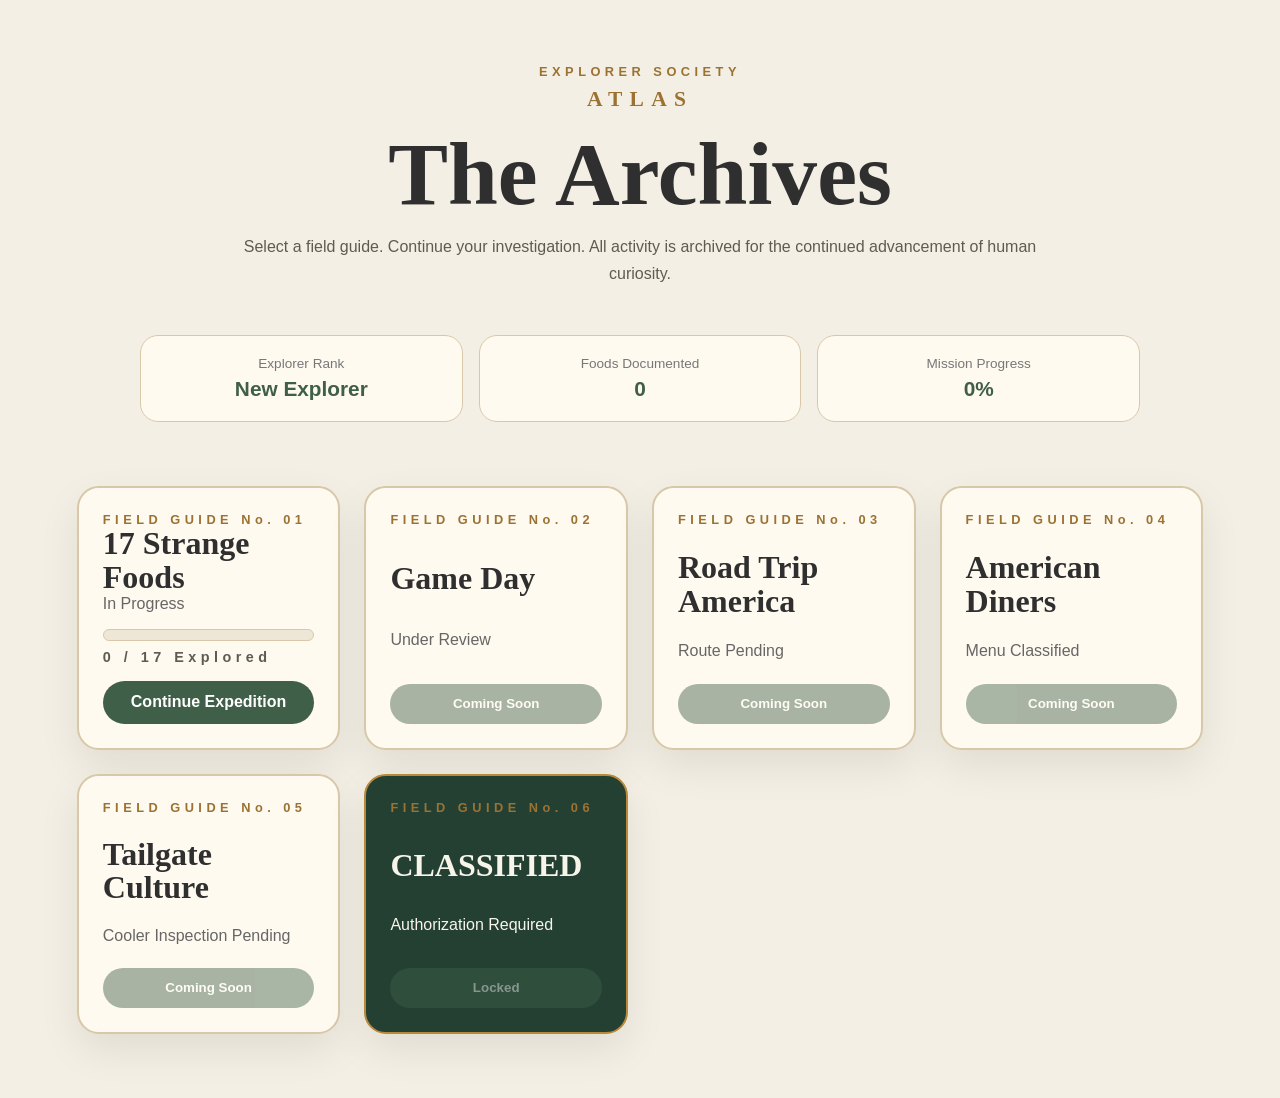
==== headquarters.html @ ad1c52a9 "feat: add dynamic explorer profile module" ====
<!DOCTYPE html>
<html lang="en">
<head>
<meta charset="UTF-8">
<meta name="viewport" content="width=device-width,initial-scale=1">

<title>Atlas Headquarters</title>

<link rel="stylesheet" href="css/reset.css">
<link rel="stylesheet" href="css/variables.css">
<link rel="stylesheet" href="css/design-tokens.css">
<link rel="stylesheet" href="css/utilities.css">
<link rel="stylesheet" href="css/typography.css">

<link rel="stylesheet" href="components/headquarters/headquarters.css">
</head>

<body>

<main class="hq">

    <section class="hq__hero">

        <p class="hq__label">EXPLORER SOCIETY</p>

        <h1>
            <span>ATLAS</span>
            The Archives
        </h1>

        <p class="hq__intro">
            Select a field guide. Continue your investigation.
            All activity is archived for the continued advancement of human curiosity.
        </p>

    </section>

    <section class="hq__status">

        <div>
            <span>Explorer Rank</span>
            <strong id="hq-profile-rank">New Explorer</strong>
        </div>

        <div>
            <span>Foods Documented</span>
            <strong id="hq-profile-foods">0</strong>
        </div>

        <div>
            <span>Mission Progress</span>
            <strong id="hq-profile-percent">0%</strong>
        </div>

    </section>

    <section class="hq__library">

        <article class="guide guide--active">
            <p>FIELD GUIDE No. 01</p>
            <h2>17 Strange Foods</h2>
            <span id="guide-001-status">Available</span>

            <div class="guide__progress">
                <div class="guide__progress-bar">
                    <div
                        class="guide__progress-fill"
                        id="guide-001-progress-fill">
                    </div>
                </div>

                <p id="guide-001-progress-text">
                    0 / 17 Explored
                </p>
            </div>

            <a href="index.html">Continue Expedition</a>
        </article>

        <article class="guide guide--coming">
            <p>FIELD GUIDE No. 02</p>
            <h2>Game Day</h2>
            <span>Under Review</span>
            <button disabled>Coming Soon</button>
        </article>

        <article class="guide guide--coming">
            <p>FIELD GUIDE No. 03</p>
            <h2>Road Trip America</h2>
            <span>Route Pending</span>
            <button disabled>Coming Soon</button>
        </article>

        <article class="guide guide--coming">
            <p>FIELD GUIDE No. 04</p>
            <h2>American Diners</h2>
            <span>Menu Classified</span>
            <button disabled>Coming Soon</button>
        </article>

        <article class="guide guide--coming">
            <p>FIELD GUIDE No. 05</p>
            <h2>Tailgate Culture</h2>
            <span>Cooler Inspection Pending</span>
            <button disabled>Coming Soon</button>
        </article>

        <article class="guide guide--classified">
            <p>FIELD GUIDE No. 06</p>
            <h2>CLASSIFIED</h2>
            <span>Authorization Required</span>
            <button disabled>Locked</button>
        </article>

    </section>

</main>

<script src="js/headquarters/profile.js"></script>
<script src="js/headquarters/headquarters.js"></script>

</body>
</html>
---- css/variables.css ----
:root{
--paper:#F7F3E8;--ocean:#2C6171;--adventure:#D67C36;--passport:#A7423F;
--forest:#647A4D;--gold:#D6AE45;--ink:#2F2F2F;
--radius:18px;--shadow:0 8px 24px rgba(0,0,0,.08);
}
---- css/design-tokens.css ----
/*
=========================================================
Explorer Brand Kit
Design Tokens
Version: 0.2.0 "Atlas"
=========================================================
*/

:root{

    /* ---------- Colors ---------- */

    --color-parchment:#F6F0E3;
    --color-paper:#FFFDF8;

    --color-ink:#2C2A28;
    --color-muted:#6D675F;

    --color-forest:#445548;
    --color-ocean:#4D667F;
    --color-burgundy:#7A3D3A;
    --color-brass:#B48A52;

    /* ---------- Typography ---------- */

    --font-display:"Cormorant Garamond", serif;
    --font-body:"Inter", sans-serif;

    /* ---------- Spacing ---------- */

    --space-xs:.25rem;
    --space-sm:.5rem;
    --space-md:1rem;
    --space-lg:2rem;
    --space-xl:4rem;

    /* ---------- Radius ---------- */

    --radius-sm:8px;
    --radius-md:14px;
    --radius-lg:24px;

    /* ---------- Shadows ---------- */

    --shadow-soft:
        0 12px 30px rgba(0,0,0,.08);

}
---- css/utilities.css ----
/*
=========================================================
Explorer Utilities
=========================================================
*/

.reading-width{

    max-width:65ch;

}

.text-center{

    text-align:center;

}

.paper{

    background:var(--color-paper);

}

.parchment{

    background:var(--color-parchment);

}

.shadow{

    box-shadow:var(--shadow-soft);

}

.rounded{

    border-radius:var(--radius-lg);

}
---- css/typography.css ----
body{font-family:Inter,Arial,sans-serif;background:var(--paper);color:var(--ink)}
h1,h2{font-family:Georgia,'Times New Roman',serif}
h1{font-size:3rem}h2{font-size:1.5rem}.eyebrow{text-transform:uppercase;letter-spacing:.2em}
---- components/headquarters/headquarters.css ----
.hq{
    min-height:100vh;
    padding:4rem 6vw;
    background:#f4efe4;
}

.hq__hero{
    text-align:center;
    max-width:850px;
    margin:0 auto 3rem;
}

.hq__label,
.guide p{
    letter-spacing:.28rem;
    color:#9b7232;
    font-size:.8rem;
    font-weight:700;
}

.hq h1{
    font-size:clamp(3rem,7vw,6rem);
    margin:.5rem 0;
}

.hq h1 span{
    display:block;
    font-size:.24em;
    letter-spacing:.45rem;
    text-transform:uppercase;
    color:#9b7232;
    font-weight:700;
    margin-bottom:.6rem;
}

.hq__intro{
    color:#5f5b52;
    line-height:1.7;
}

.hq__status{
    display:grid;
    grid-template-columns:repeat(3,1fr);
    gap:1rem;
    max-width:1000px;
    margin:0 auto 4rem;
}

.hq__status div{
    background:#fffaf0;
    border:1px solid #d8c8a8;
    border-radius:18px;
    padding:1.25rem;
    text-align:center;
}

.hq__status span{
    display:block;
    color:#777;
    font-size:.85rem;
}

.hq__status strong{
    display:block;
    margin-top:.4rem;
    font-size:1.3rem;
    color:#405f49;
}

.hq__library{
    max-width:1200px;
    margin:0 auto;
    display:grid;
    grid-template-columns:repeat(auto-fit,minmax(260px,1fr));
    gap:1.5rem;
}

.guide{
    min-height:260px;
    background:#fffaf0;
    border:2px solid #d8c8a8;
    border-radius:22px;
    padding:1.5rem;
    display:flex;
    flex-direction:column;
    justify-content:space-between;
    box-shadow:0 16px 40px rgba(0,0,0,.08);
    transition:.3s ease;
}

.guide:hover{
    transform:translateY(-8px) rotate(-1deg);
}

.guide h2{
    font-size:2rem;
    line-height:1.05;
}

.guide span{
    color:#666;
}

.guide a,
.guide button{
    border:none;
    border-radius:999px;
    padding:.8rem 1rem;
    background:#405f49;
    color:white;
    font-weight:700;
    text-decoration:none;
    text-align:center;
}

.guide button{
    opacity:.45;
}

.guide--classified{
    background:#234033;
    color:#f8f4ea;
    border-color:#b8893b;
}

.guide--classified h2,
.guide--classified span{
    color:#f8f4ea;
}

@media(max-width:700px){
    .hq__status{
        grid-template-columns:1fr;
    }

    .hq{
        padding:3rem 1rem;
    }
}

.guide__progress{
    margin:1rem 0;
}

.guide__progress-bar{
    height:12px;
    background:#eee7d8;
    border-radius:999px;
    overflow:hidden;
    border:1px solid #d8c8a8;
}

.guide__progress-fill{
    width:0%;
    height:100%;
    background:#405f49;
    transition:width .45s ease;
}

.guide__progress p{
    margin-top:.5rem;
    color:#5f5b52;
    font-weight:700;
    font-size:.9rem;
}
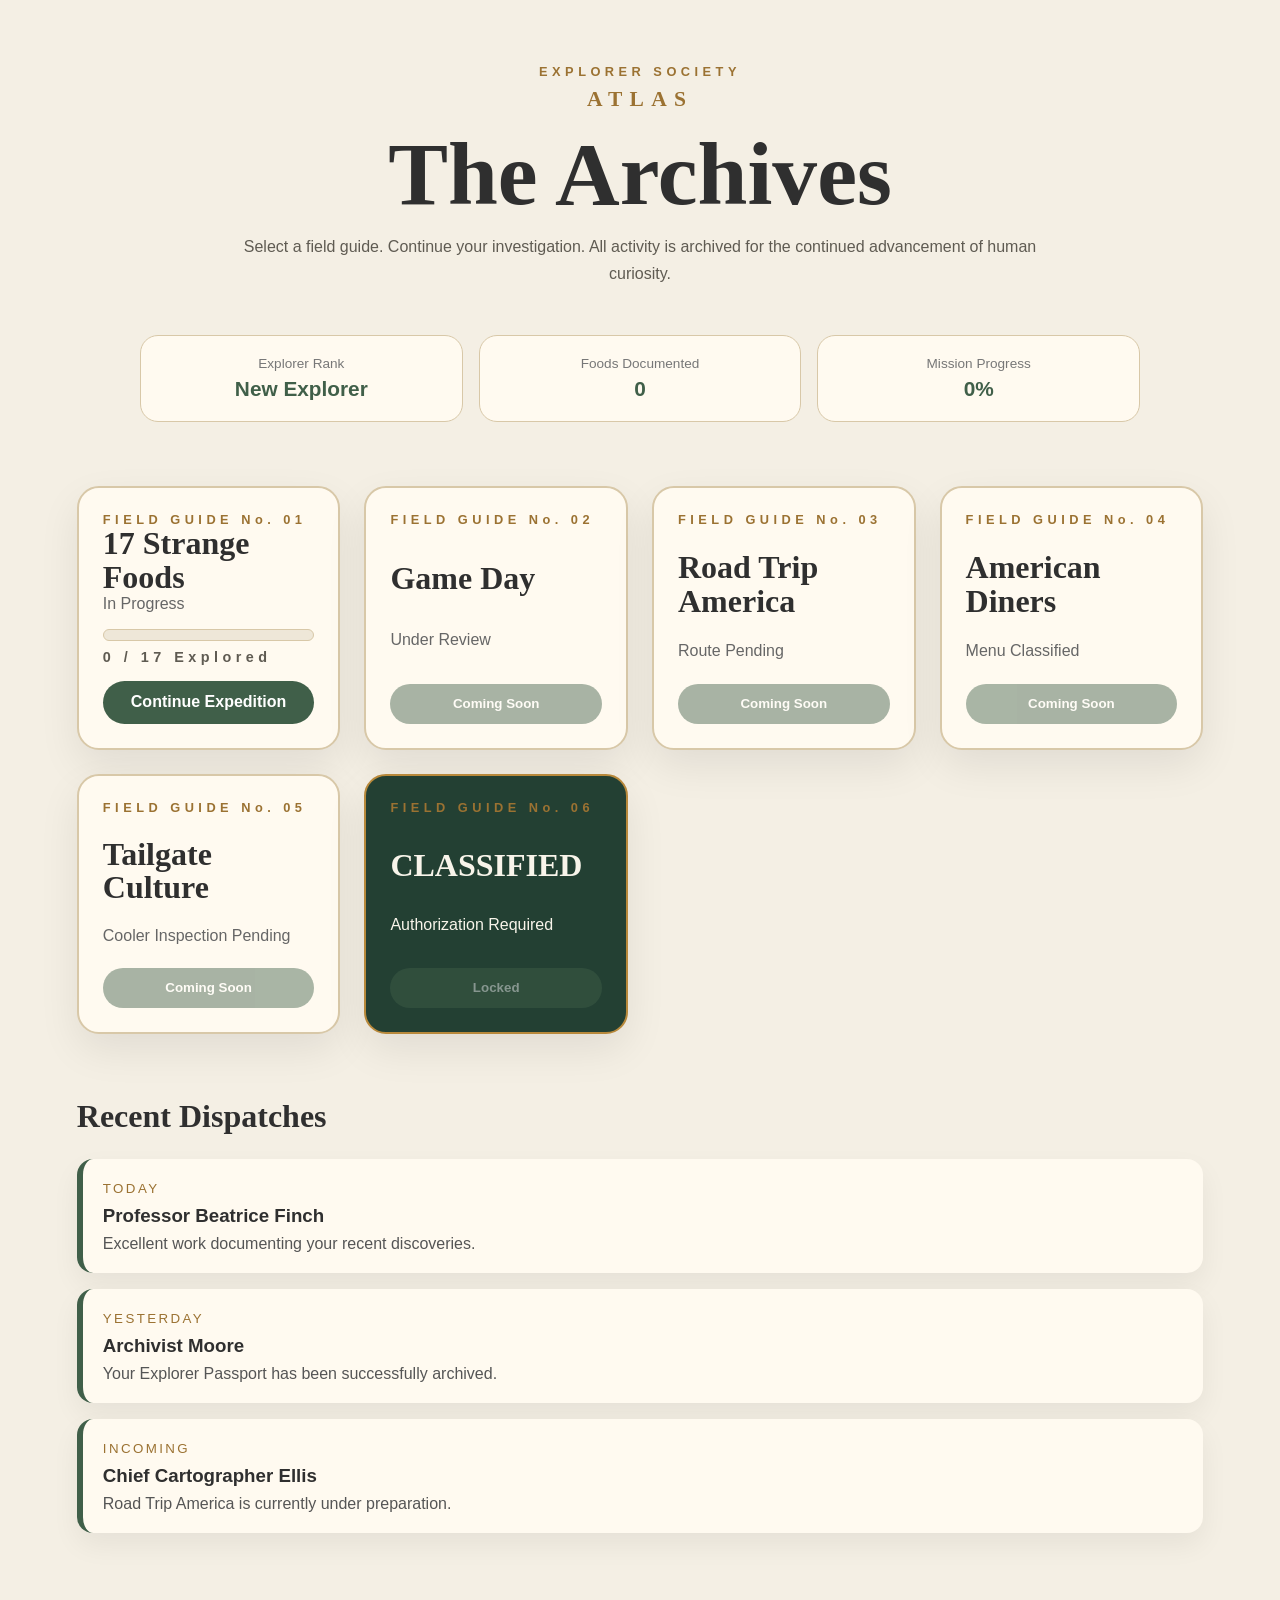
==== commit 1a2d2362: "feat: polish active guide progress display" ====
--- a/headquarters.html
+++ b/headquarters.html
@@ -13,6 +13,7 @@
 <link rel="stylesheet" href="css/typography.css">
 
 <link rel="stylesheet" href="components/headquarters/headquarters.css">
+<link rel="stylesheet" href="components/dispatch-board/dispatch-board.css">
 </head>
 
 <body>
@@ -114,9 +115,22 @@
 
     </section>
 
+     <section class="dispatch-board">
+
+    <h2>Recent Dispatches</h2>
+
+    <div
+        id="dispatch-board-list"
+        class="dispatch-list">
+
+    </div>
+
+</section>
+
 </main>
 
 <script src="js/headquarters/profile.js"></script>
+<script src="js/headquarters/dispatch-board.js"></script>
 <script src="js/headquarters/headquarters.js"></script>
 
 </body>
--- a/components/dispatch-board/dispatch-board.css
+++ b/components/dispatch-board/dispatch-board.css
@@ -0,0 +1,52 @@
+.dispatch-board{
+
+    max-width:1200px;
+    margin:4rem auto;
+
+}
+
+.dispatch-board h2{
+
+    font-size:2rem;
+    margin-bottom:1.5rem;
+
+}
+
+.dispatch-list{
+
+    display:grid;
+    gap:1rem;
+
+}
+
+.dispatch-item{
+
+    background:#fffaf0;
+    border-left:6px solid #405f49;
+    border-radius:16px;
+
+    padding:1.25rem;
+
+    box-shadow:0 12px 28px rgba(0,0,0,.06);
+
+}
+
+.dispatch-item small{
+
+    color:#9b7232;
+    letter-spacing:.15rem;
+    text-transform:uppercase;
+
+}
+
+.dispatch-item h3{
+
+    margin:.5rem 0;
+
+}
+
+.dispatch-item p{
+
+    color:#555;
+
+}
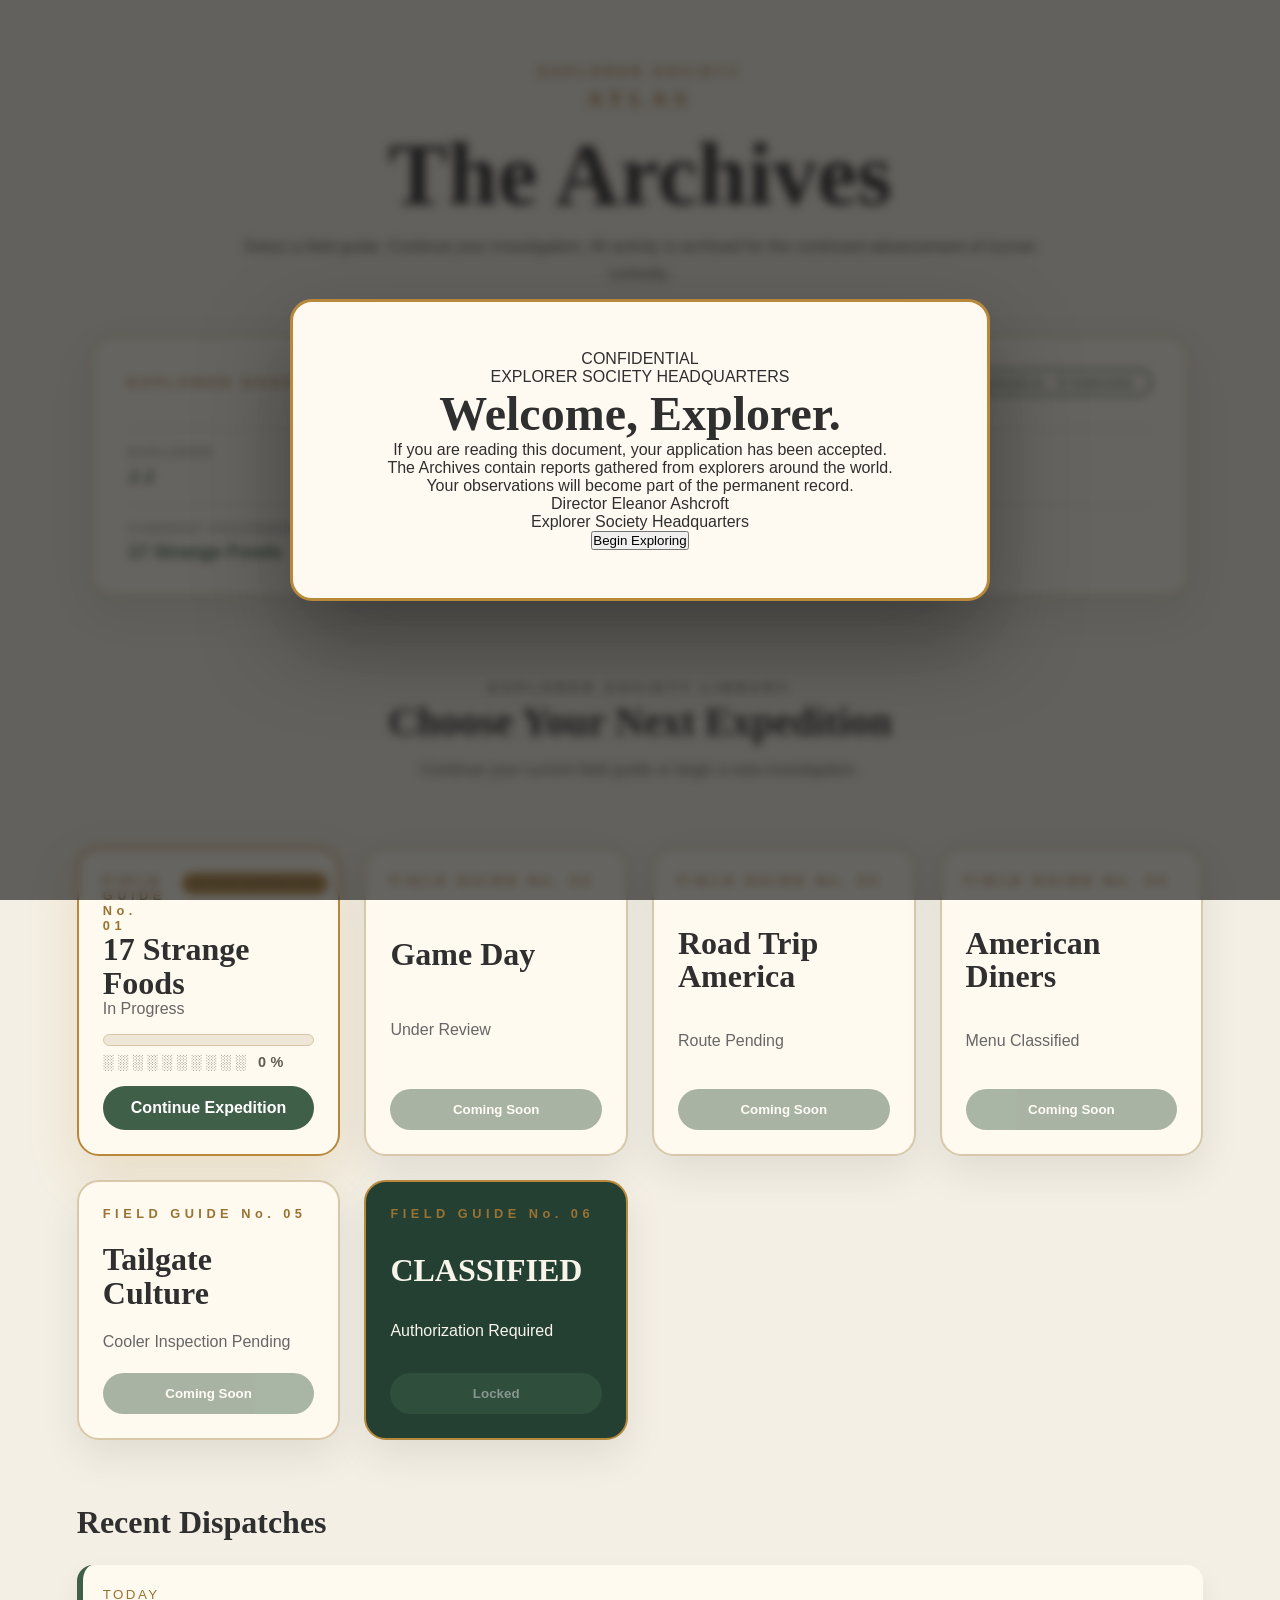
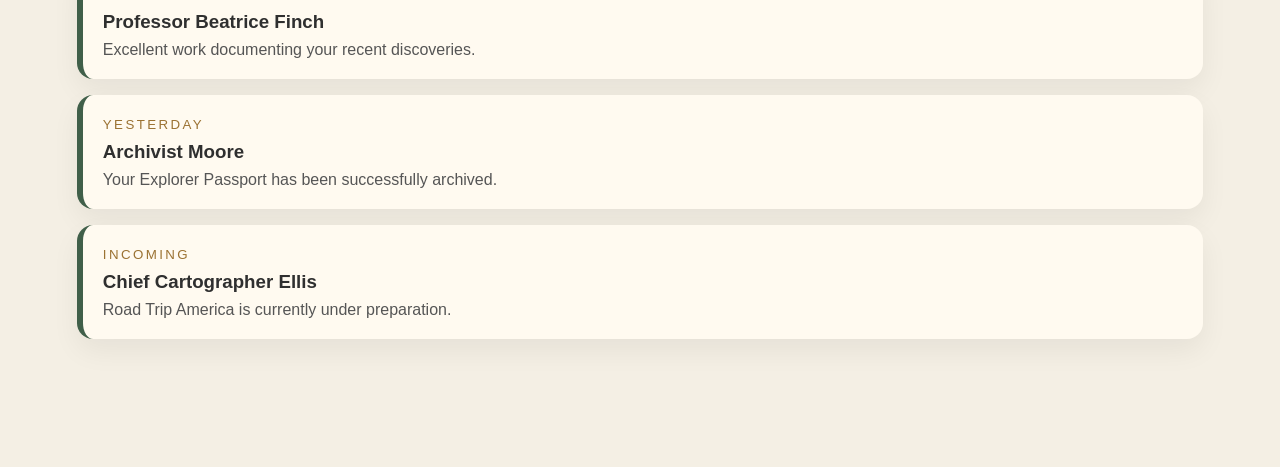
==== commit 24e6c7aa: "docs: create Game Day design document" ====
--- a/headquarters.html
+++ b/headquarters.html
@@ -14,8 +14,9 @@
 
 <link rel="stylesheet" href="components/headquarters/headquarters.css">
 <link rel="stylesheet" href="components/dispatch-board/dispatch-board.css">
+<link rel="stylesheet" href="components/welcome/welcome.css">
 </head>
-
+<script src="js/welcome/welcome.js"></script>
 <body>
 
 <main class="hq">
@@ -36,30 +37,81 @@
 
     </section>
 
-    <section class="hq__status">
-
-        <div>
-            <span>Explorer Rank</span>
+    <section class="explorer-dossier">
+
+    <div class="explorer-dossier__header">
+
+        <p class="explorer-dossier__label">
+            EXPLORER DOSSIER
+        </p>
+
+        <span class="explorer-dossier__stamp">
+            CLEARANCE: STANDARD
+        </span>
+
+    </div>
+
+    <div class="explorer-dossier__grid">
+
+        <div>
+            <span>Explorer</span>
+            <strong>J J</strong>
+        </div>
+
+        <div>
+            <span>Clearance</span>
+            <strong>Standard</strong>
+        </div>
+
+        <div>
+            <span>Current Rank</span>
             <strong id="hq-profile-rank">New Explorer</strong>
         </div>
 
         <div>
-            <span>Foods Documented</span>
-            <strong id="hq-profile-foods">0</strong>
-        </div>
-
-        <div>
-            <span>Mission Progress</span>
-            <strong id="hq-profile-percent">0%</strong>
-        </div>
-
-    </section>
+            <span>Current Assignment</span>
+            <strong>17 Strange Foods</strong>
+        </div>
+
+        <div>
+            <span>Last Activity</span>
+            <strong>Today</strong>
+        </div>
+
+        <div>
+            <span>Status</span>
+            <strong>Active</strong>
+        </div>
+
+    
+
+</section>
+</div>
+
+    <section class="hq__library-header">
+
+    <p class="hq__section-label">
+        EXPLORER SOCIETY LIBRARY
+    </p>
+
+    <h2>
+        Choose Your Next Expedition
+    </h2>
+
+    <p>
+        Continue your current field guide or begin a new investigation.
+    </p>
+</section>
 
     <section class="hq__library">
 
         <article class="guide guide--active">
-            <p>FIELD GUIDE No. 01</p>
-            <h2>17 Strange Foods</h2>
+            <div class="guide__topline">
+    <p>FIELD GUIDE No. 01</p>
+    <span class="guide__ribbon">ACTIVE EXPEDITION</span>
+</div>
+
+<h2>17 Strange Foods</h2>
             <span id="guide-001-status">Available</span>
 
             <div class="guide__progress">
@@ -132,6 +184,71 @@
 <script src="js/headquarters/profile.js"></script>
 <script src="js/headquarters/dispatch-board.js"></script>
 <script src="js/headquarters/headquarters.js"></script>
-
+<!-- =========================================================
+     Explorer Society Welcome
+========================================================= -->
+
+<div class="welcome-overlay" id="welcome-overlay">
+
+    <div class="welcome-paper">
+
+        <p class="welcome-classification">
+
+            CONFIDENTIAL
+
+        </p>
+
+        <p class="welcome-organization">
+
+            EXPLORER SOCIETY HEADQUARTERS
+
+        </p>
+
+        <h1>
+
+            Welcome, Explorer.
+
+        </h1>
+
+        <p class="welcome-body">
+
+            If you are reading this document,
+            your application has been accepted.
+
+        </p>
+
+        <p class="welcome-body">
+
+            The Archives contain reports gathered
+            from explorers around the world.
+
+        </p>
+
+        <p class="welcome-body">
+
+            Your observations will become part of
+            the permanent record.
+
+        </p>
+
+        <p class="welcome-signature">
+
+            Director Eleanor Ashcroft
+
+            <br>
+
+            Explorer Society Headquarters
+
+        </p>
+
+        <button id="welcome-begin">
+
+            Begin Exploring
+
+        </button>
+
+    </div>
+
+</div>
 </body>
 </html>
--- a/components/headquarters/headquarters.css
+++ b/components/headquarters/headquarters.css
@@ -69,10 +69,11 @@
 
 .hq__library{
     max-width:1200px;
-    margin:0 auto;
+    margin:4rem auto 0;
     display:grid;
     grid-template-columns:repeat(auto-fit,minmax(260px,1fr));
     gap:1.5rem;
+
 }
 
 .guide{
@@ -162,4 +163,271 @@
     color:#5f5b52;
     font-weight:700;
     font-size:.9rem;
+}
+/* =========================================================
+   Beta 1.6A — Library Polish
+========================================================= */
+
+.guide__topline{
+    display:flex;
+    justify-content:space-between;
+    align-items:flex-start;
+    gap:1rem;
+}
+
+.guide__ribbon{
+    background:#b8893b;
+    color:#fffaf0;
+    border-radius:999px;
+    padding:.3rem .65rem;
+    font-size:.65rem;
+    font-weight:700;
+    letter-spacing:.08rem;
+    white-space:nowrap;
+}
+
+.guide--active{
+    border-color:#b8893b;
+    box-shadow:0 20px 50px rgba(184,137,59,.18);
+}
+
+.guide--active:hover{
+    box-shadow:0 26px 60px rgba(184,137,59,.25);
+}
+
+/* ---------- Base Guide Animation ---------- */
+
+.guide{
+
+    transition:
+
+        transform .28s cubic-bezier(.22,1,.36,1),
+
+        box-shadow .28s ease,
+
+        border-color .28s ease;
+
+}
+
+.guide:hover{
+
+    transform:
+
+        translateY(-6px)
+
+        scale(1.01);
+
+    box-shadow:
+
+        0 26px 70px rgba(0,0,0,.14);
+
+}
+
+.guide:active{
+
+    transform:
+
+        translateY(-2px)
+
+        scale(.995);
+
+}
+
+/* ---------- Active Guide ---------- */
+
+.guide--active{
+
+    border-color:#b8893b;
+
+    box-shadow:0 20px 50px rgba(184,137,59,.18);
+
+}
+
+.guide--active:hover{
+
+    box-shadow:
+        0 30px 80px rgba(184,137,59,.30);
+
+}
+
+/* =========================================================
+   Beta 1.7B — Explorer Dossier
+========================================================= */
+
+.explorer-dossier{
+
+    max-width:1100px;
+    margin:0 auto 5rem;
+
+    background:#fff9ef;
+
+    border:2px solid #d9c8a2;
+    border-radius:24px;
+
+    padding:2rem 2.25rem;
+
+    box-shadow:
+        0 16px 45px rgba(0,0,0,.07);
+
+}
+
+/* ---------- Header ---------- */
+
+.explorer-dossier__header{
+
+    display:flex;
+    justify-content:space-between;
+    align-items:center;
+
+    margin-bottom:2rem;
+
+}
+
+.explorer-dossier__label{
+
+    letter-spacing:.28rem;
+    color:#9b7232;
+    font-size:.8rem;
+    font-weight:700;
+
+}
+
+.explorer-dossier__stamp{
+
+    border:2px solid #405f49;
+    color:#405f49;
+
+    padding:.35rem .9rem;
+
+    border-radius:999px;
+
+    font-size:.72rem;
+
+    letter-spacing:.12rem;
+
+    font-weight:700;
+
+}
+
+/* ---------- Grid ---------- */
+
+.explorer-dossier__grid{
+
+    display:grid;
+    grid-template-columns:repeat(3,1fr);
+
+    gap:1rem;
+
+}
+
+.explorer-dossier__grid div{
+
+    border-top:1px solid #d8c8a8;
+
+    padding-top:1rem;
+
+}
+
+.explorer-dossier__grid span{
+
+    display:block;
+
+    color:#777;
+
+    text-transform:uppercase;
+
+    letter-spacing:.12rem;
+
+    font-size:.72rem;
+
+    margin-bottom:.35rem;
+
+}
+
+.explorer-dossier__grid strong{
+
+    color:#405f49;
+
+    font-size:1.15rem;
+
+}
+
+@media(max-width:700px){
+
+    .explorer-dossier__grid{
+
+        grid-template-columns:1fr;
+
+    }
+
+}
+
+.explorer-dossier__grid div{
+    border-top:1px solid #d8c8a8;
+    padding-top:1rem;
+}
+
+.explorer-dossier__grid span{
+    display:block;
+    color:#777;
+    font-size:.8rem;
+    margin-bottom:.35rem;
+}
+
+.explorer-dossier__grid strong{
+    color:#405f49;
+    font-size:1.15rem;
+}
+
+@media(max-width:700px){
+    .explorer-dossier__grid{
+        grid-template-columns:1fr;
+    }
+}
+/* =========================================================
+   Beta 1.7C — Library Header
+========================================================= */
+
+.hq__library-header{
+
+    max-width:1200px;
+
+    margin:0 auto 2.5rem;
+
+    text-align:center;
+
+}
+
+.hq__section-label{
+
+    color:#9b7232;
+
+    letter-spacing:.28rem;
+
+    font-size:.82rem;
+
+    font-weight:700;
+
+    margin-bottom:.6rem;
+
+}
+
+.hq__library-header h2{
+
+    font-size:2.5rem;
+
+    margin-bottom:.75rem;
+
+}
+
+.hq__library-header p{
+
+    color:#666;
+
+    max-width:650px;
+
+    margin:0 auto;
+
+    line-height:1.6;
+
 }
--- a/components/welcome/welcome.css
+++ b/components/welcome/welcome.css
@@ -0,0 +1,42 @@
+/* ==========================================================
+Explorer Society Welcome
+Beta 1.8A
+========================================================= */
+
+.welcome-overlay{
+
+    position:fixed;
+
+    inset:0;
+
+    background:rgba(20,20,20,.65);
+
+    display:flex;
+
+    justify-content:center;
+
+    align-items:center;
+
+    z-index:9999;
+
+    backdrop-filter:blur(5px);
+
+}
+
+.welcome-paper{
+
+    width:min(700px,92vw);
+
+    background:#fffaf1;
+
+    border:3px solid #b8893b;
+
+    border-radius:22px;
+
+    padding:3rem;
+
+    box-shadow:0 40px 90px rgba(0,0,0,.35);
+
+    text-align:center;
+
+}
